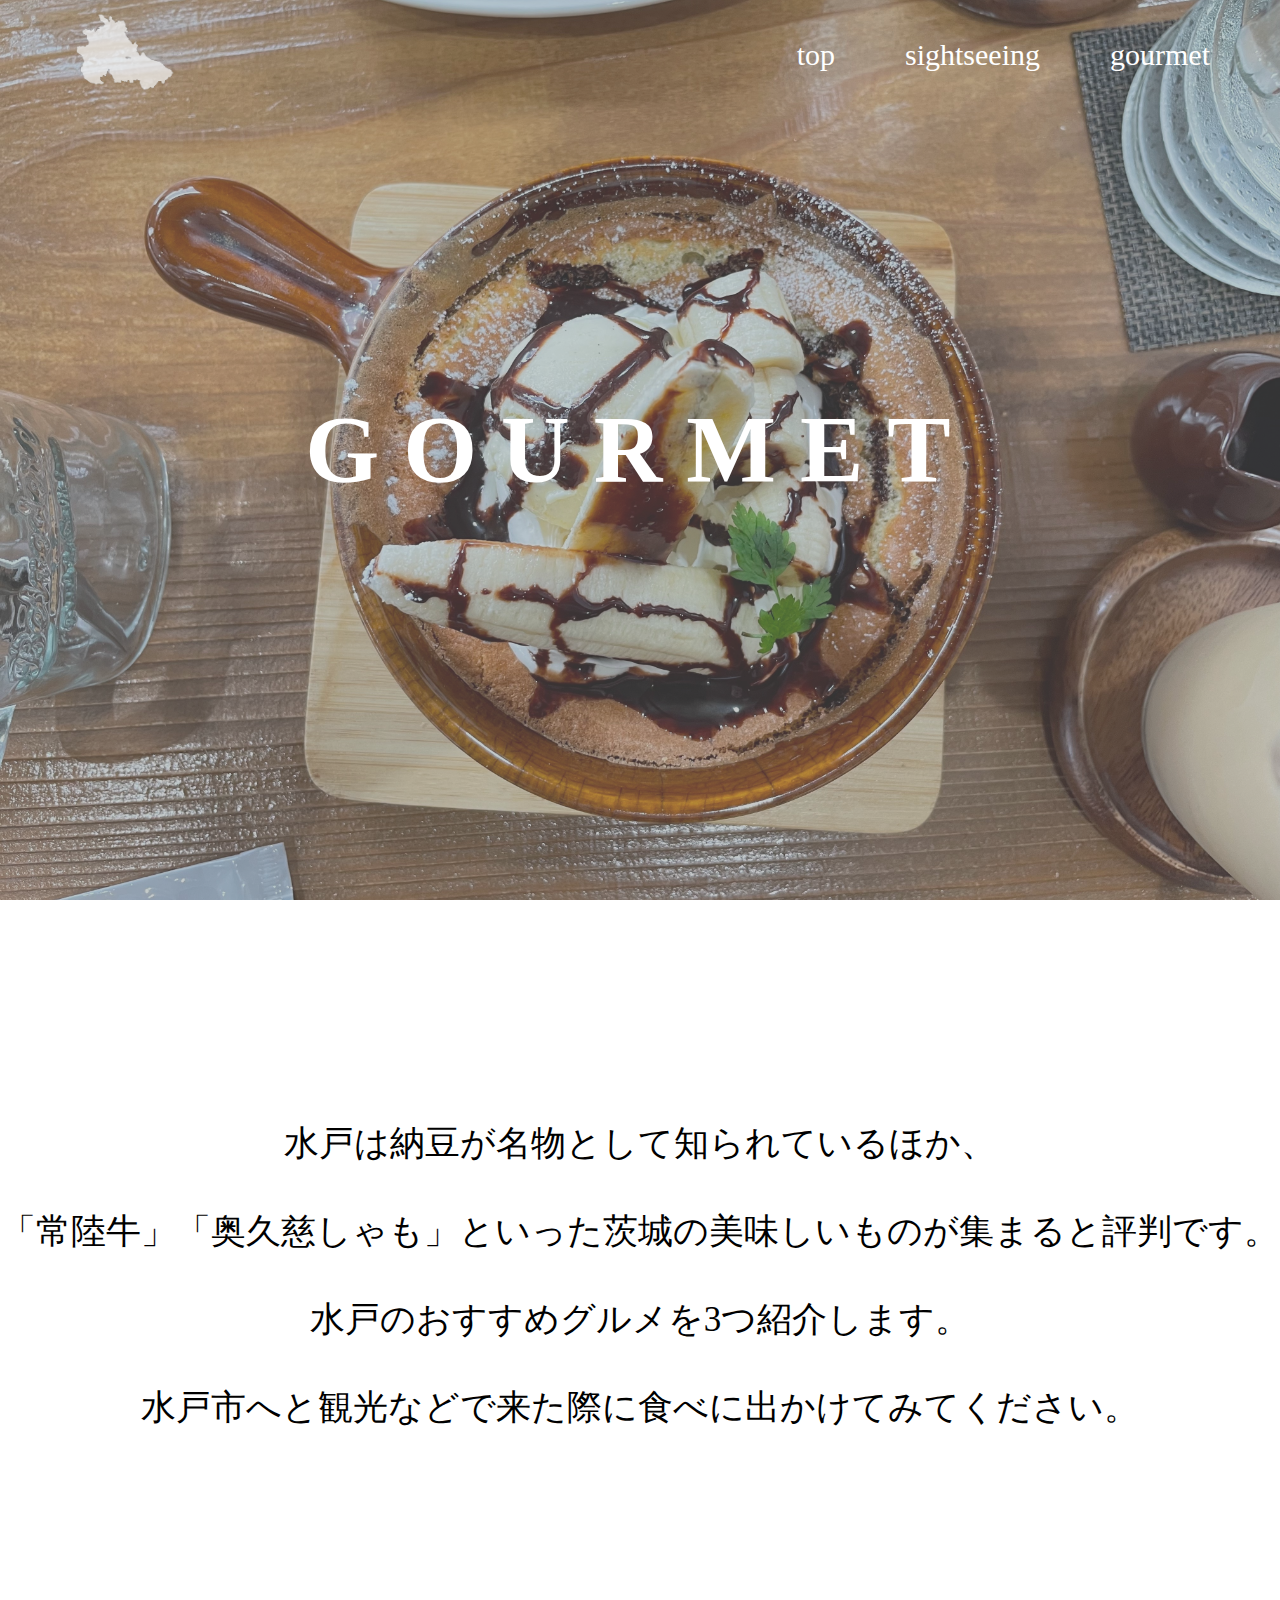
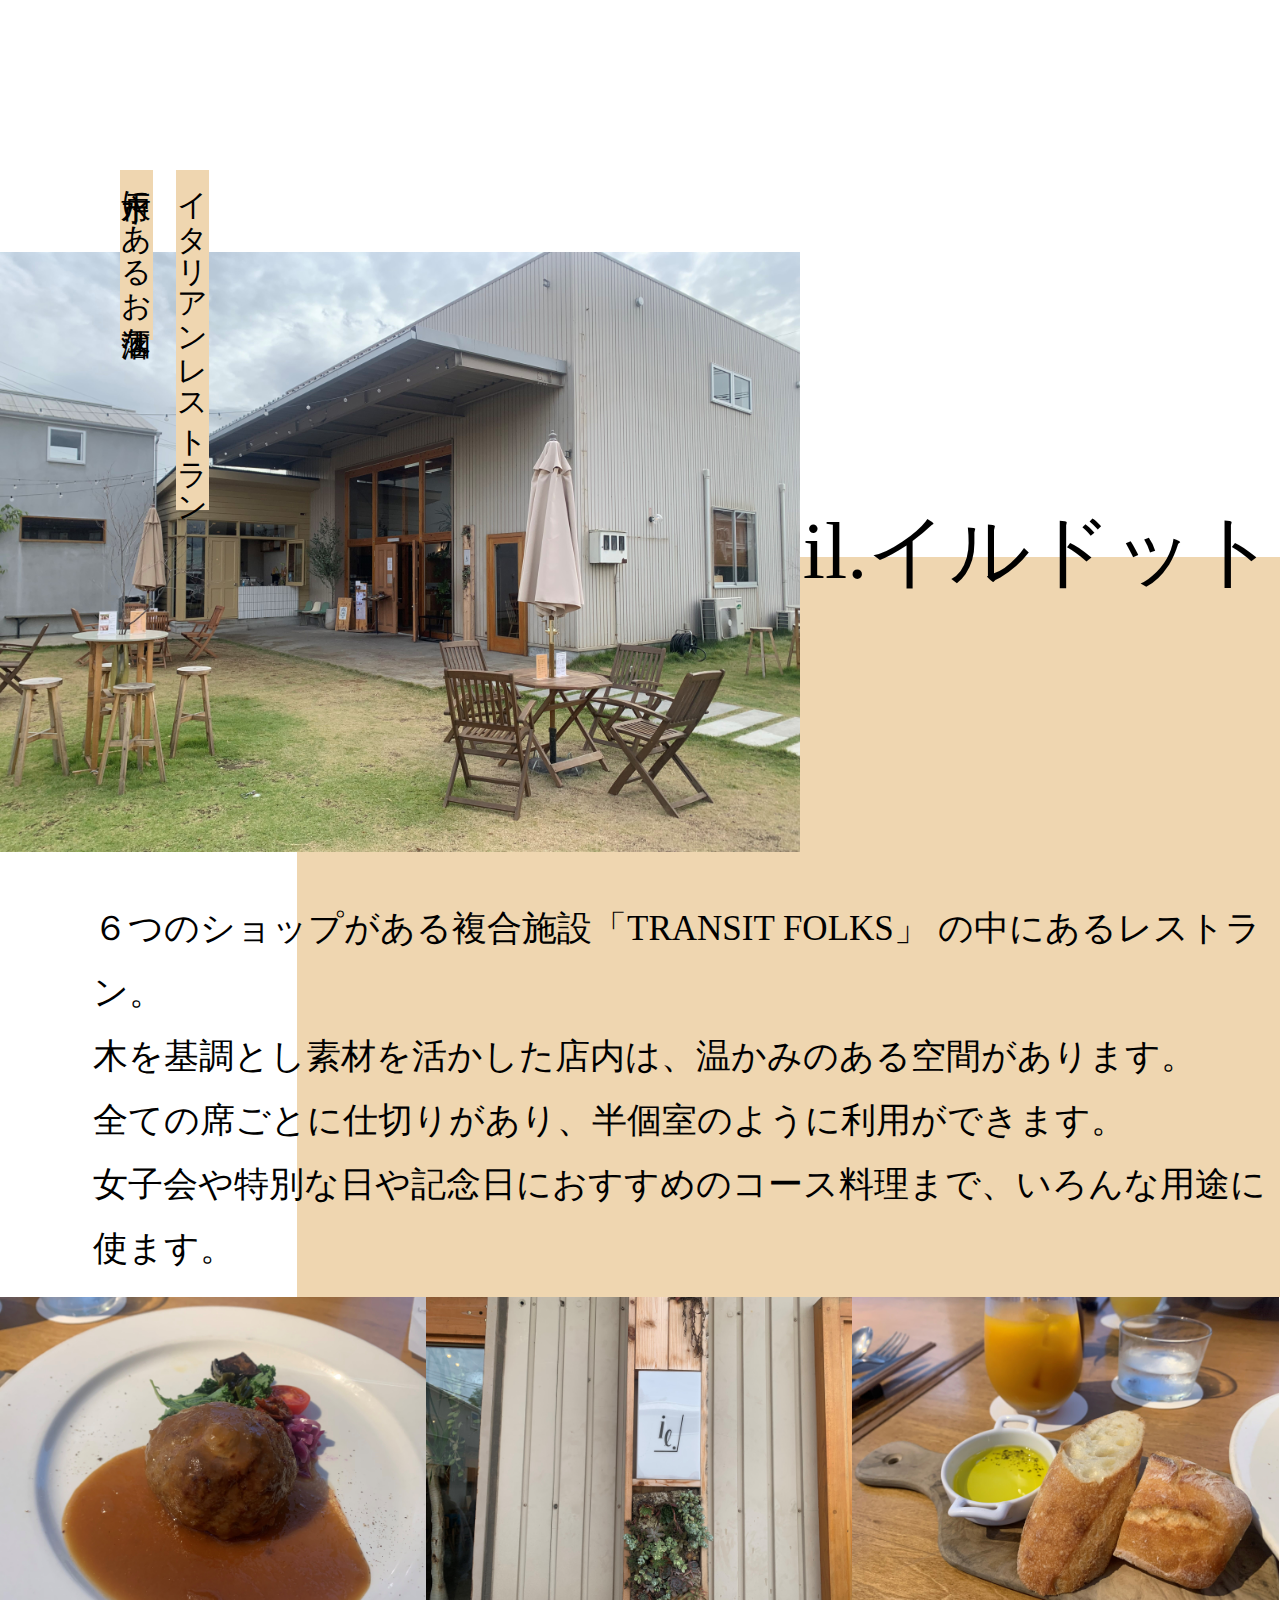
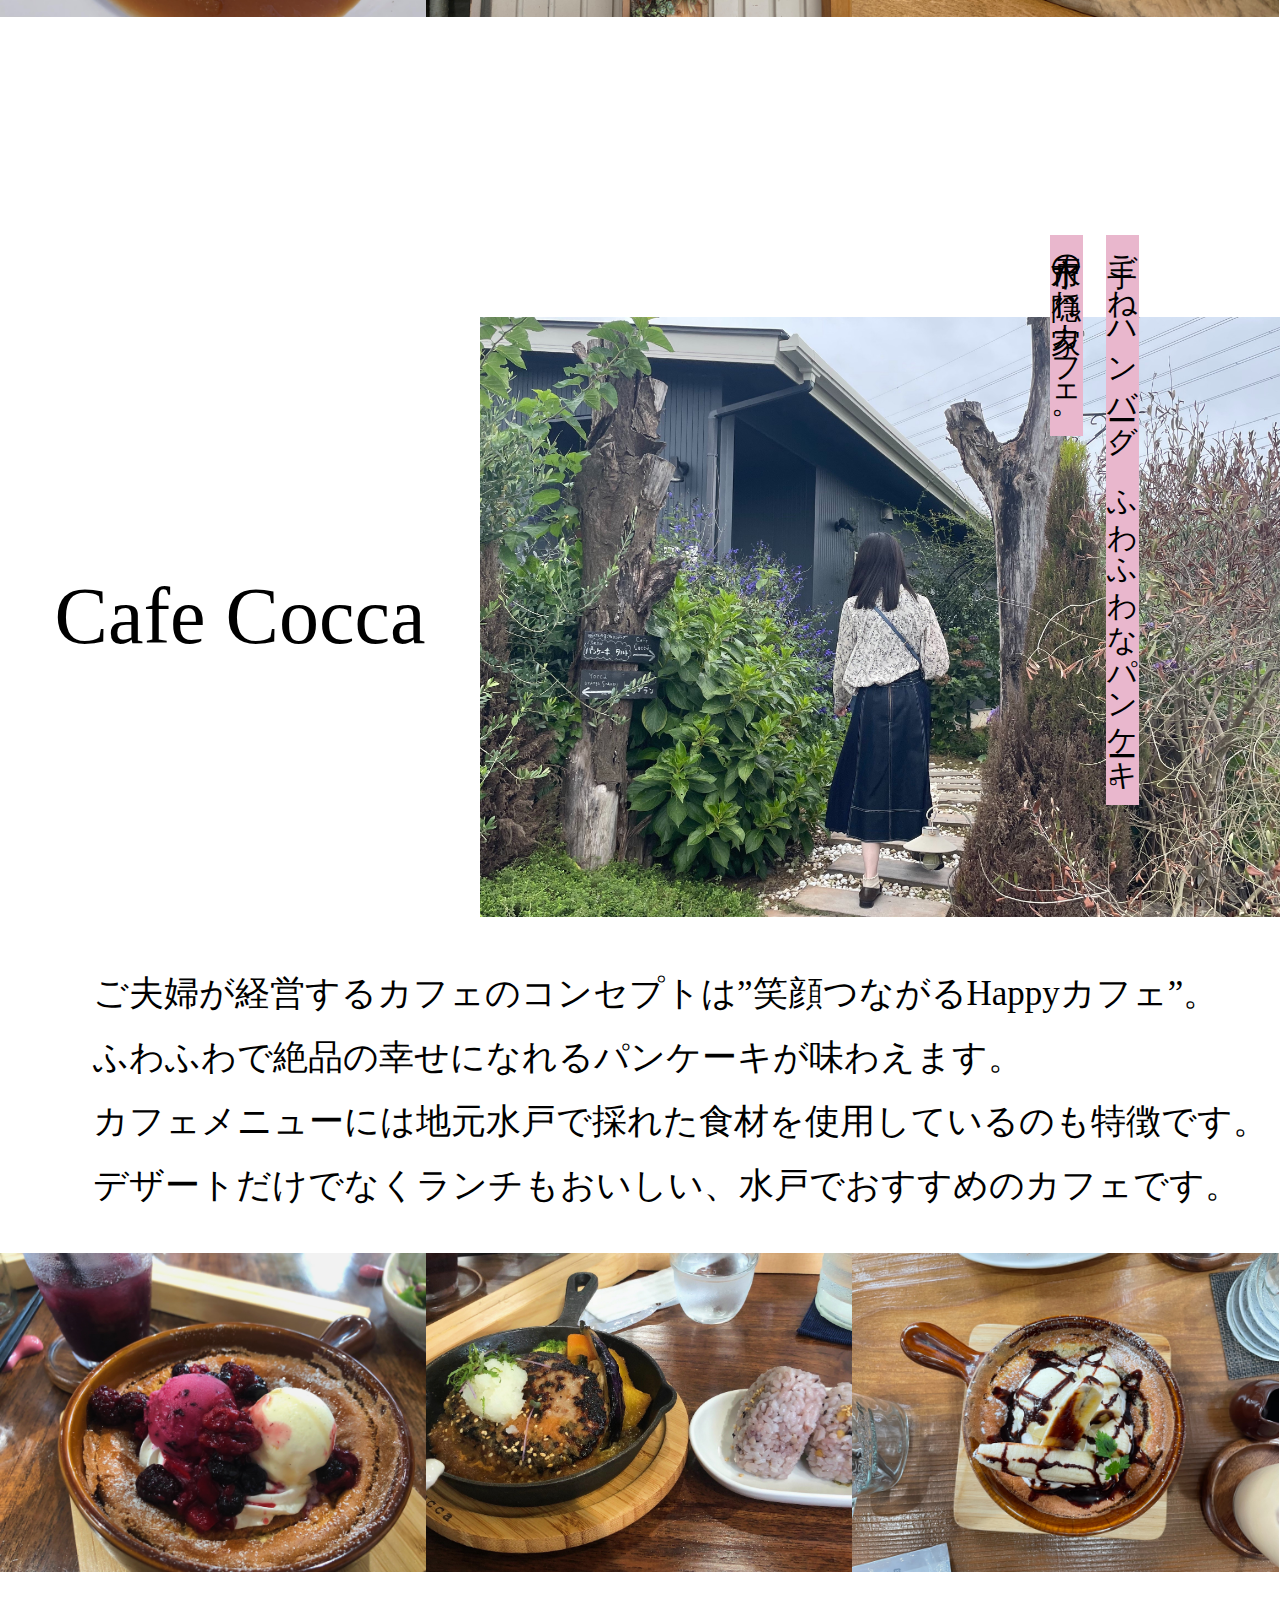
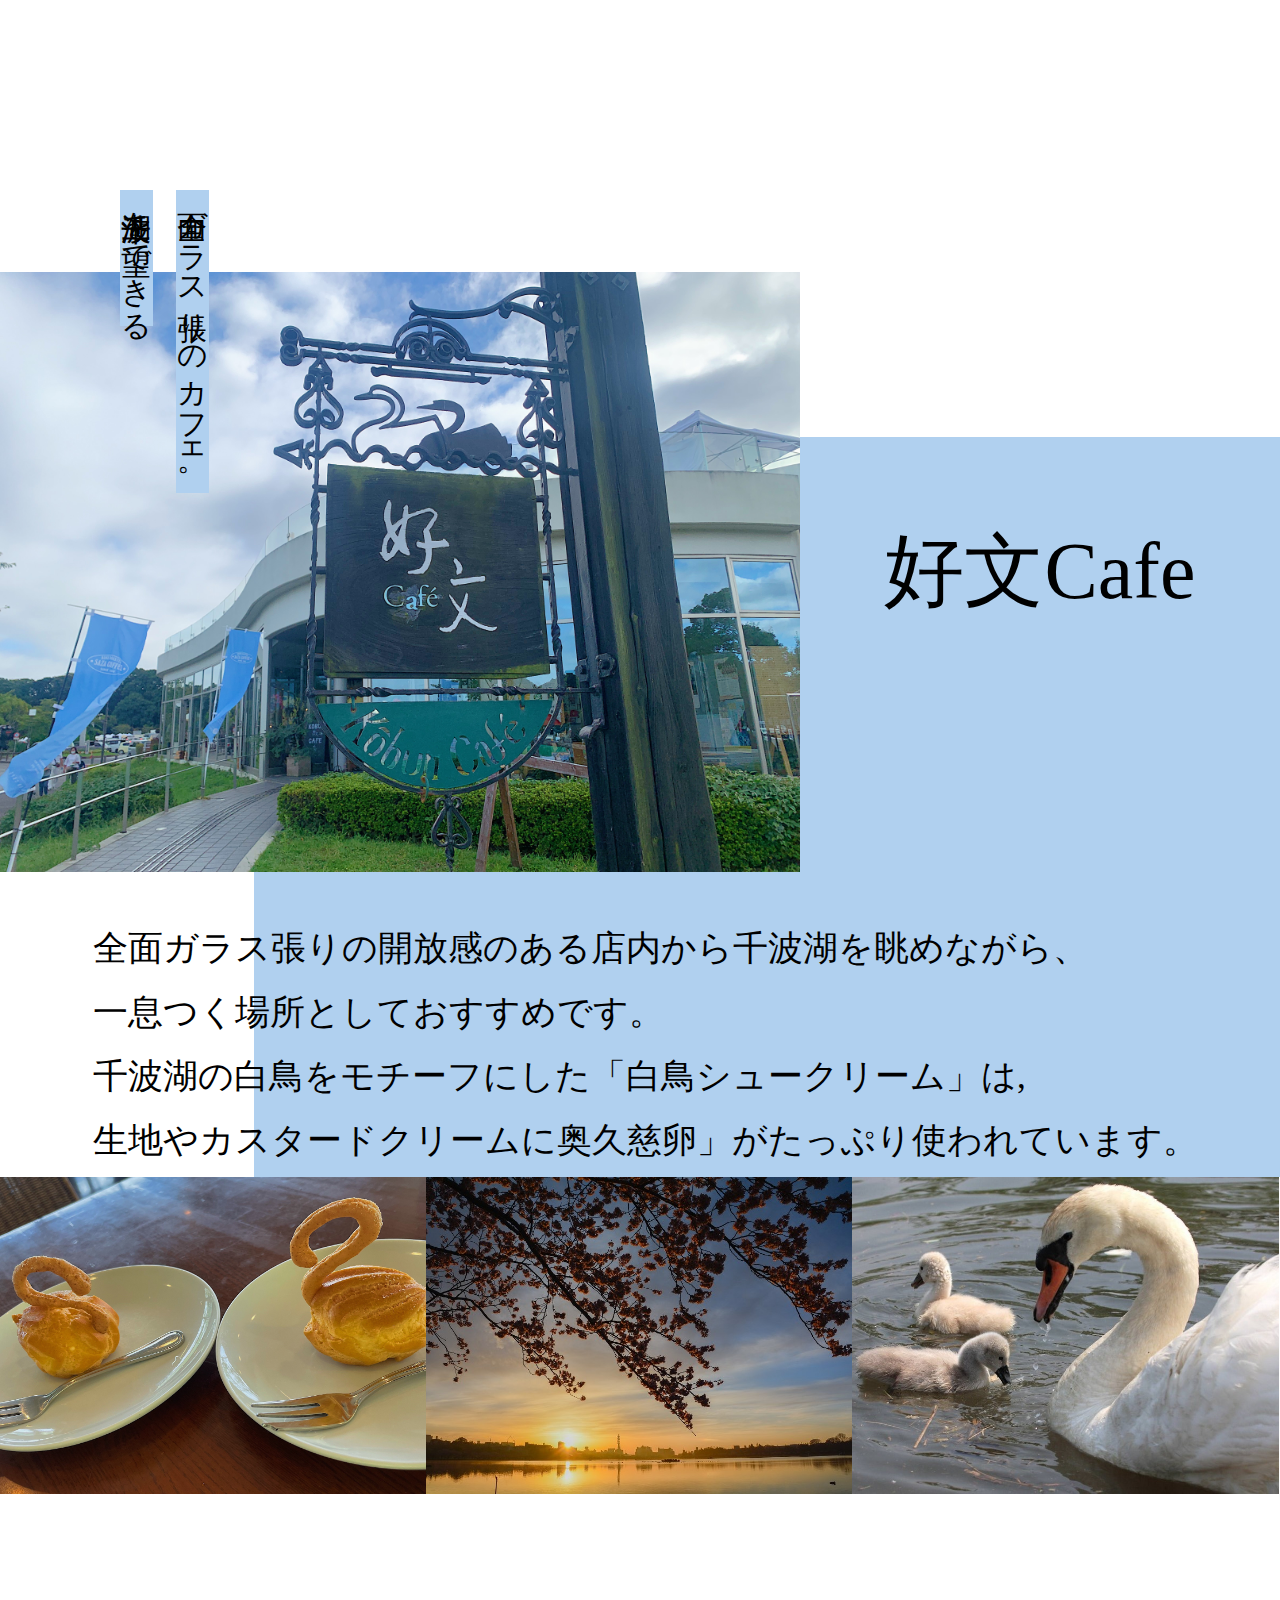
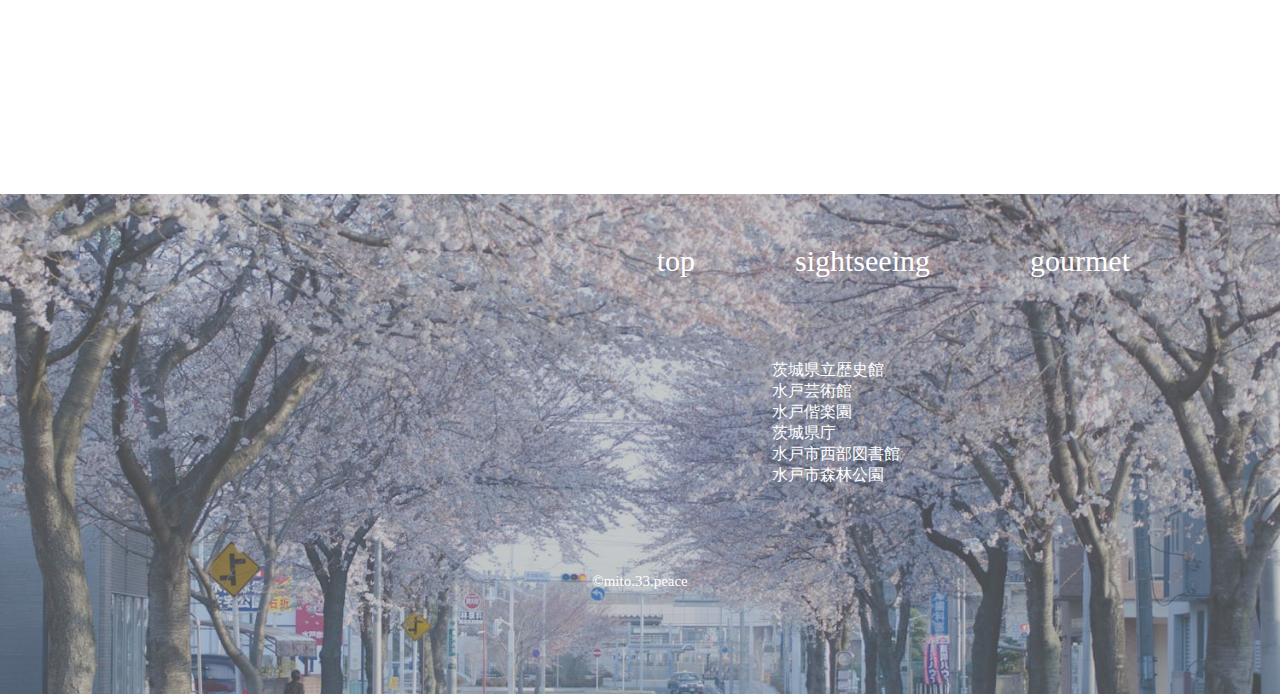
==== gourmet.html @ 4fd51206 "Add files via upload" ====
<!DOCTYPE html>
<html lang="ja">
<head>
    <meta charset="UTF-8">
    <meta http-equiv="X-UA-Compatible" content="IE=edge">
    <meta name="viewport" content="width=device-width, initial-scale=1.0">
    <title>mito</title>
    <link rel="stylesheet" href="./css/main.css">
    <link rel="stylesheet" href="./css/gourmet.css">
    <link rel="stylesheet" href="./css/goumet_mobile.css">
    <link rel="stylesheet" href="./css/goumet_tablet.css">
</head>
<body>
   <header class="header">
      <h2><a href="./index.html">
         <img src="picture/top/map.png" alt="水戸地図" width="100">
         </a>
      </h2>
      <div>
      <ul>
          <li>
             <a href="./index.html">
             top
             </a>
          </li>
          <li>
             <a href="./sightseeing.html">sightseeing</a>
          </li>
          <li>
             <a href="./gourmet.html">gourmet</a>
          </li>
      </ul>
      </div>
   </header>
    <main class="main">
        <section class="section-top">
            <h2>GOURMET</h2>
        </section>
        <section class="section-top_message">
            <p> 水戸は納豆が名物として知られているほか、<br class="sp"><br class="pc">
               「常陸牛」「奥久慈しゃも」と<br class="sp">いった茨城の美味しいものが集まると評判です。<br class="sp"><br class="pc">
                水戸のおすすめグルメを3つ紹介します。<br class="sp"><br class="pc">
                水戸市へと観光などで来た際に<br class="sp">食べに出かけてみてください。<br class="pc">
           </p>
        </section>
        <section class="section-menu">
          <section class="section-menu_1">
             <div class="section-cafe">
                 <div class="section-cafe_pop">
                     <p><span>水戸市にあるお洒落な<br class="sp"><br class="pc">
                              イタリアンレストラン
                         </span>
                     </p> 
                 </div>
                 <div class="section-cafe_title">
                     <img src="picture/gourmet/cafe1.jpg" alt="cafe1" width="100">
                     <h2>il.イルドット</h2>
                 </div>
                 <div class="section-cafe_text">
                     <p>６つのショップがある複合施設「TRANSIT FOLKS」<br class="sp"> の中にあるレストラン。<br class="sp"><br class="pc">
                        木を基調とし素材を活かした店内は、温かみのある空間があります。<br class="sp"><br class="pc">
                        全ての席ごとに仕切りがあり、半個室のように利用ができます。<br class="sp"><br class="pc">
                        女子会や特別な日や記念日におすすめのコース料理まで、<br class="sp">いろんな用途に使ます。<br class="pc">
                     </p>
                  </div>  
                  <div class="section-cafe_back">
                  </div> 
            </div>
                <div class="section-cafe_picture">
                     <img src="picture/gourmet/cafe2.jpg" alt="cafe2" >
                     <img src="picture/gourmet/cafe3.jpg" alt="cafe3" >
                     <img src="picture/gourmet/cafe4.jpg" alt="cafe4" >
                </div>   
          </section>
          <section class="section-menu_2">
              <div class="section-cocca">
                  <div class="section-cocca-pop">
                    <p><span>水戸市の隠れ家カフェ。<br class="sp"><br class="pc">
                            手ごねハンバーグ、ふわふわなパンケーキ。</span>
                   </p>
                  </div>
                  <div class="section-cocca_title">
                     <h2>Cafe Cocca</h2>
                     <img src="picture/gourmet/cocca3.jpg" alt="cocca3" width="100">
                  </div>
                  <div class="section-cocca_text">
                     <p>ご夫婦が経営するカフェのコンセプトは<br class="sp">”笑顔つながるHappyカフェ”。<br class="sp"><br class="pc">
                        ふわふわで絶品の幸せになれるパンケーキが味わえます。<br class="sp"><br class="pc">
                        カフェメニューには地元水戸で採れた食材を使用しているのも特徴です。<br class="sp"><br class="pc">
                        デザートだけでなくランチもおいしい、水戸でおすすめのカフェです。<br class="pc">
                     </p>
                  </div>
                  <div class="section-cocca_back">
                  </div>        
                </div>
                <div class="section-cocca_picture">
                    <img src="picture/gourmet/cocca1.jpg" alt="cocca1" >
                    <img src="picture/gourmet/cocca2.jpg" alt="cocca2" >
                    <img src="picture/gourmet/cocca4.jpg" alt="cocca4" >
                </div>
          </section>
          <section class="section-menu_3">
              <div class="section-lake">
                  <div class="section-lake-pop">
                    <p><span>千波湖を一望できる<br class="sp"><br class="pc">
                                全面ガラス張りのカフェ。</span>
                    </p>
                  </div>
                  <div class="section-lake_title">
                    <img src="picture/gourmet/lake4.JPG" alt="lake4" width="100">
                    <h2>好文Cafe</h2>
                 </div>
                 <div class="section_lake_text">
                   <p>全面ガラス張りの開放感のある店内から千波湖を眺めながら、<br class="sp"><br class="pc">
                      一息つく場所としておすすめです。<br class="sp"><br class="pc">
                      千波湖の白鳥をモチーフにした「白鳥シュークリーム」は,<br class="sp"><br class="pc">
                       生地やカスタードクリームに奥久慈卵」がたっぷり使われています。
                   </p>
                  </div>
                  <div class="section_lake_back">
                  </div>
               </div>
                   <div class="section-lake_picture">
                      <img src="picture/gourmet/lake3.JPG" alt="cocca1" >
                      <img src="picture/gourmet/lake1.jpg" alt="cocca1" >
                      <img src="picture/gourmet/lake2.jpg" alt="cocca1" >
                    </div>
           </section>
      </section>
    </main>
    <footer class="section-footer">
      <div class="footer-content">
         <nav class="site-map">
            <ul class="site-map_main-link">
               <li>
                  <a href="./index.html">top</a>
               </li>
               <li>
                  <a href="./sightseeing.html">sightseeing</a>
               </li>
               <li>
                  <a href="./gourmet.html">gourmet</a>
               </li>
            </ul>
            <div class="site-map_main-link2_container">
               <ul class="site-map_main-link2">
                   <li>
                      <a href="./view-of-history.html">茨城県立歴史館</a>
                   </li>
                   <li>
                      <a href="./mito-tower.html">水戸芸術館</a>
                   </li>
                   <li>
                      <a href="./Kairakuen.html">水戸偕楽園</a>
                   </li>
                   <li>
                      <a href="./prefectural-office.html">茨城県庁</a>
                   </li>
                   <li>
                      <a href="./library.html">水戸市西部図書館</a>
                   </li>
                   <li>
                      <a href="./park.html">水戸市森林公園</a>
                   </li>
                </ul>
            </div>
      </nav>
         <small class="footer__copyright">
           ©mito.33.peace
         </small>
      </div>   
  </footer>
</body>
</html>
---- css/main.css ----
body{
margin: 0;
}
.header {
display: flex;
box-sizing: border-box;
height: 110px;
width: 100%;
position:relative;
align-items: center;
z-index: 5;
position: absolute;
}

.header img{
width: 110px;
height: 110px;
padding-left: 70px;
}
.header div{
margin: 0 0 0 auto;
padding-right: 70px;
}

.header ul{
display:flex;
}

.header  ul li{
list-style: none; 
padding-left: 70px;
}

.header a{
text-decoration: none;
font-family: Segoe UI;
font-size: 30px;
color: #fff;
}
.header a:hover {
filter: opacity(70%);
cursor: pointer;
}
.section-footer{
background-image: url(../picture/sightseeing/g6zgN3wrzcpNEwp.jpg);
background-position: center;
background-size: cover;
background-repeat: no-repeat; 
object-fit: cover;
height: 500px;
margin-top: 300px;
}
.footer-content{
background-color: rgba(144, 144, 144, 0.49);
height: 500px;
}
.site-map_main-link{
display: flex;
justify-content: flex-end;
list-style: none;
padding-top: 50px;
padding-right: 150px;
gap:100px;
}
.site-map_main-link li a{
text-decoration: none;
font-family: 'Lora', serif;
font-size: 30px;
color: #fff;
}
.site-map_main-link li a:hover {
filter: opacity(70%);
cursor: pointer;
}
.site-map_main-link2_container{
text-align: right;
}
.site-map_main-link2{
list-style: none; 
padding-top: 50px;
display: inline-block;
text-align: left;
padding-right: 380px;
}
.site-map_main-link2 li a{
text-decoration: none;
font-family: 'Lora', serif;
font-size: 16px;
color: #fff;
display: inline-block;
text-align: left;
}
.site-map_main-link2 li a:hover {
filter: opacity(70%);
cursor: pointer;
}
.footer__copyright{
display: flex;
justify-content: space-evenly;
color: #fff;
font-family: 'Lora', serif;
font-size: 15px;
font-weight: 300;
margin-top: 71px;
}

/*tablet*/
@media (min-width: 520px) and (max-width: 959px){
.header div{
display: none;
}
.header img{
width: 98px;
height: 98px;
object-fit: cover;
padding-left: 18px;
}
.section-footer{
background-image: url(../picture/sightseeing/g6zgN3wrzcpNEwp.jpg);
background-position: center;
background-size: cover;
background-repeat: no-repeat; 
object-fit: cover;
height: 100vh;
margin-top: 100px;
}
.footer-content{
background-color: rgba(144, 144, 144, 0.49);
height: 100vh;
}
.site-map_main-link{
display: flex;
list-style: none;
padding-top: 95px;
padding-right: 65px;
gap:50px;
justify-content: center;
align-items: center;
}
.site-map_main-link li a{
text-decoration: none;
font-family: Segoe UI;
font-size: 18px;
color: #fff;
}
.site-map_main-link2_container{
text-align: right;
display: flex;
justify-content: center; 
align-items: center;
}
.site-map_main-link2{
list-style: none; 
padding-top: 50px;
display: inline-block;
text-align: left;
padding-right: 61px;
}
.site-map_main-link2 li a{
text-decoration: none;
font-family: Segoe UI;
font-size: 18px;
font-weight: 300;
color: #fff;
display: inline-block;
text-align: left;
}
.footer__copyright{
display: flex;
justify-content: space-evenly;
color: #fff;
font-family: Segoe UI;
font-size: 15px;
font-weight: 300;
bottom: -62px;
position: relative;
}
}

/*mobile*/
@media (max-width: 520px){
.header div{
display: none;
}
.header img{
width: 98px;
height: 98px;
object-fit: cover;
padding-left: 18px;
}
.section-footer{
background-image: url(../picture/sightseeing/g6zgN3wrzcpNEwp.jpg);
background-position: center;
background-size: cover;
background-repeat: no-repeat; 
object-fit: cover;
height: 100vh;
margin-top: 65px;
}
.footer-content{
background-color: rgba(144, 144, 144, 0.49);
height: 100vh;
}
.site-map_main-link{
display: flex;
list-style: none;
padding-top: 95px;
padding-right: 65px;
gap:50px;
justify-content: center;
align-items: center;
}
.site-map_main-link li a{
text-decoration: none;
font-family: Segoe UI;
font-size: 18px;
color: #fff;
}
.site-map_main-link2_container{
text-align: right;
display: flex;
justify-content: center; 
align-items: center;
}
.site-map_main-link2{
list-style: none; 
padding-top: 50px;
display: inline-block;
text-align: left;
padding-right: 61px;
}
.site-map_main-link2 li a{
text-decoration: none;
font-family: Segoe UI;
font-size: 18px;
font-weight: 300;
color: #fff;
display: inline-block;
text-align: left;
}
.footer__copyright{
display: flex;
justify-content: space-evenly;
color: #fff;
font-family: Segoe UI;
font-size: 15px;
font-weight: 300;
bottom: -62px;
position: relative;
}
}
---- css/gourmet.css ----
.sp{
display: none;
}
.pc{
display: block;
}
.section-top{
position: relative;
height: 100vh;
}
.section-top::before{
display: inline-block;
position: absolute;
top: 50%;
left: 50%;
z-index: 1;
transform: translate(-50%,-50%);
width: 100%;
height: 100vh;
background-image: url(../picture/gourmet/cocca4.jpg);
background-position: center;
background-size: cover;
background-repeat: no-repeat; 
object-fit: cover;
content: "";
filter: contrast(0.6);
}
.section-top h2{
position: absolute;
top: 50%;
left: 50%;
transform: translate(-50%,-50%);
z-index: 2;
text-align: center;
font-family: Calisto MT;
font-size: 95px;
color: #fff;
letter-spacing: 1.5rem;
margin: auto;
}
.section-top_message{
padding-top: 200px;
padding-bottom: 200px;
}
.section-top_message p{
font-family: 'Lora', serif;
font-size: 35px;
color: #000;
text-align: center;
line-height: 5.5rem;
margin: 0 auto;
}
.section-menu{
position: relative;
max-width: 2000px;
margin: auto;
}
.section-menu_1{
margin-top: 200px;
margin-bottom: 100px;
}
.section-cafe_pop p{
font-family: 'Lora', serif;;
font-size: 30px;
writing-mode: vertical-lr;
line-height: 3.5rem;
padding-left: 78px;
margin-top: -82px;
z-index: 15;
position: absolute;
}
.section-cafe_pop p span{
background-color:#EFD6B0 ;
}
.section-cafe_title {
display: flex   ;
}
.section-cafe_title img{
width: 800px;
height: 600px;
object-fit: cover;
z-index: 10;
position: relative;
}

.section-cafe_title h2{
font-family: Times New Roman;
font-size: 80px;
font-weight: 300;
text-align: center;
margin: auto;
z-index: 5;
position: relative;
}
.section-cafe_text p{
font-family: UD デジタル 教科書体 NP-R;
font-size: 35px;
line-height: 4.0rem;
padding: 10px 0px 0px 93px;
z-index: 3;
position: relative;
}
.section-cafe_back{
display: block;
background-color: #EFD6B0;
height: 740px;
z-index: 0;
position: relative;
margin: -759px 0px 0px 297px;
}
.section-cafe_picture{
display: flex;
}
.section-cafe_picture img{
width: 33.3%;
object-fit: cover;
}
.section-menu_2{
margin-top: 300px;
margin-bottom: 100px;
}
.section-cocca-pop p{
font-family: 'Lora', serif;
font-size: 30px;
writing-mode: vertical-lr;
line-height: 3.5rem;
padding-left: 78px;
margin-top: -82px;
position: absolute;
z-index: 15;
right: 100px;
}
.section-cocca-pop p span{
background-color: #E9B7CD;
}
.section-cocca_title{
display: flex;
}
.section-cocca_title h2{
font-family:Times New Roman ;
font-size: 80px;
font-weight: 300;
text-align: center;
margin: auto;
z-index: 5;
position: relative;
}
.section-cocca_title img{
width: 800px;
height: 600px;
object-fit: cover;
position: relative;
z-index: 10;
}
.section-cocca_text p{
font-family: UD デジタル 教科書体 NP-R;
font-size: 35px;
line-height: 4.0rem;
padding: 10px 0px 0px 93px;
z-index: 3;
position: relative;
}
.section-cocca_picture{
display: flex;
}
.section-cocca_picture img{
width: 33.3%;
object-fit: cover;
}
.section-menu_3{
margin-top: 300px;
margin-bottom: 100px;
}
.section-lake-pop p{
font-family: 'Lora', serif;
font-size: 30px;
writing-mode: vertical-lr;
line-height: 3.5rem;
padding-left: 78px;
margin-top: -82px;
z-index: 15;
position: absolute;
}
.section-lake-pop span{
background-color: #B0D0EF;
}
.section-lake_title{
display: flex;
}
.section-lake_title img{
width: 800px;
height: 600px;
object-fit: cover; 
z-index: 10;
position: relative;
}
.section-lake_title h2{
font-family: Times New Roman;
font-size: 80px;
font-weight: 300;
text-align: center;
margin: auto;
z-index: 5;
position: relative;
}
.section_lake_text p{
font-family: UD デジタル 教科書体 NP-R;
font-size: 35px;
line-height: 4.0rem;
padding: 10px 0px 0px 93px;
z-index: 3;
position: relative;
}
.section_lake_back{
background-color: #B0D0EF;
height: 740px;
z-index: 0;
position: relative;
margin: -771px 0px 0px 254px
}
.section-lake_picture{
display: flex;
z-index: 10;
position: relative;
}
.section-lake_picture img{
width: 33.3%;
object-fit: cover;
}
---- css/goumet_mobile.css ----
@media (max-width: 520px){
.sp{
display: block;
}
.pc{
display: none;
}
.section-top{
width: 100%;
height: 645px;
object-fit: cover;
}
.section-top h2{
font-size: 35px;
letter-spacing: 0.5rem;
}
.section-top_message{
padding: 0;
margin: 100px 0 100px;
}
.section-top_message p{
font-size: 14px;
line-height: 2.5rem;
}
.section-cafe_pop p{
font-size: 12px;
line-height: 1.5rem;
padding-left: 10px;
z-index: 15;
}
.section-cafe_title img{
width: 240px;
height: 190px;
object-fit: cover;
}
.section-cafe_title  h2{
font-size: 21px;
text-align: center;
margin: auto;
}
.section-cafe_text p{
font-size: 12px;
line-height: 1.7rem;
padding: 10px;
}
.section-cafe_back{
background-color: #EFD6B0;
height: 440px;
z-index: 0;
position: relative;
margin: -365px 0px 0px 89px;
}
.section-cafe_picture{
display: flex;
z-index: 10;
position: relative;
margin-top: -94px;
}
.section-cafe_picture img{
width: 33.3%;
object-fit: cover;
}
.section-cocca-pop p{
font-size: 12px;
line-height: 1.5rem;
padding-left: 10px;
z-index: 15;
}
.section-cocca_title img{
width: 240px;
height: 190px;
object-fit: cover;
}
.section-cocca_title h2{
font-size: 21px;
text-align: center;
margin: auto;
}
.section-cocca_text p{
font-size: 12px;
line-height: 1.7rem;
padding: 10px;
}
.section-cocca_picture{
display: flex;
}
.section-cocca_picture img{
width: 33.3%;
object-fit: cover;
}
.section-menu_3{
margin-top: 300px;
margin-bottom: 100px;
}
.section-lake-pop p{
font-size: 12px;
line-height: 1.5rem;
padding-left: 10px;
z-index: 15;
}
.section-lake_title img{
width: 240px;
height: 190px;
object-fit: cover;
}
.section-lake_title h2{
font-size: 21px;
text-align: center;
margin: auto;
}
.section_lake_text p{
font-size: 12px;
line-height: 1.7rem;
padding: 10px;
}
.section_lake_back{
background-color: #B0D0EF;
height: 310px;
z-index: 0;
position: relative;
margin: -329px 0px 0px 89px;
}
.section-lake_picture{
display: flex;
z-index: 10;
position: relative;
}
.section-lake_picture img{
width: 33.3%;
object-fit: cover;
}
}
---- css/goumet_tablet.css ----
@media (min-width: 520px)and (max-width: 655px){
.sp{
display: none;
}
.pc{
display: block;
}
.section-top{
width: 100%;
height: 100vh;
object-fit: cover;
}
.section-top h2{
font-size: 45px;
letter-spacing: 0.5rem;
}
.section-top_message{
padding: 0;
margin: 100px 0 100px;
}
.section-top_message p{
font-size: 14px;
line-height: 2.5rem;
}
.section-cafe_pop p{
font-size: 14px;
line-height: 1.5rem;
padding-left: 10px;
z-index: 15;
}
.section-cafe_title img{
width: 350px;
height: 265px;
object-fit: cover;
position: relative;
z-index: 5;
}
.section-cafe_title h2{
font-size: 26px;
font-weight: 300;
margin: auto;
}
.section-cafe_text p{
font-size: 16px;
line-height: 2.0rem;
padding: 10px 20px 0px 20px;
}
.section-cafe_back{
background-color: #EFD6B0;
height: 561px;
z-index: 0;
position: relative;
margin: -461px 0px 0px 145px;
}
.section-cafe_picture{
z-index: 10;
position: relative;
margin-top: -111px;
}
.section-menu_2{
margin-top: 300px;
margin-bottom: 100px;
}
.section-cocca-pop p{
font-size: 14px;
line-height: 1.5rem;
padding-left: 10px;
z-index: 15;
}
.section-cocca_title h2{
font-size: 26px;
font-weight: 300;
margin: auto;
z-index: 5;
}
.section-cocca_title img{
width: 350px;
height: 265px;
object-fit: cover;
position: relative;
z-index: 10;
}
.section-cocca_text p{
font-size: 16px;
line-height: 2.0rem;
padding: 10px 20px 0px 20px;
}
.section-menu_3{
margin-top: 300px;
margin-bottom: 100px;
}
.section-lake-pop p{
font-size: 14px;
line-height: 1.5rem;
padding-left: 10px;
z-index: 15;
}
.section-lake_title img{
width: 350px;
height: 265px;
object-fit: cover;
position: relative;
z-index: 10;
}
.section-lake_title h2{
font-size: 26px;
font-weight: 300;
margin: auto;
z-index: 5;
}
.section_lake_text p{
font-size: 16px;
line-height: 2.0rem;
padding: 10px 20px 0px 20px;
}
.section_lake_back{
background-color: #B0D0EF;
height: 396px;
z-index: 0;
position: relative;
margin: -403px 0px 0px 145px;
}
.section-lake_picture{
display: flex;
z-index: 10;
position: relative;
}
}
@media (min-width: 655px)and (max-width: 855px){
.sp{
display: none;
}
.pc{
display: block;
}
.section-top h2{
font-size: 80px;
letter-spacing: 0.5rem;
}
.section-top_message{
padding: 0;
margin: 100px 0 100px;
}
.section-top_message p{
font-size: 16px;
line-height: 2.5rem;
}
.section-cafe_pop p{
font-size: 18px;
line-height: 2.5rem;
padding-left: 10px
}
.section-cafe_title img{
width: 440px;
height: 300px;
}
.section-cafe_title h2{
font-size: 35px;
}
.section-cafe_text p{
font-size: 20px;
line-height: 2.8rem;
padding: 10px 20px 0px 20px;
}
.section-cafe_text p{
font-size: 20px;
line-height: 2.8rem;
padding: 10px 20px 0px 20px;
}
.section-cafe_back{
background-color: #EFD6B0;
height: 663px;
z-index: 0;
position: relative;
margin: -565px 0px 0px 221px;
}
.section-cafe_picture{
margin-top: -110px;
z-index: 10;
position: relative;
}
.section-cocca-pop p{
font-size: 17px;
line-height: 2.5rem;
padding-left: 10px
}
.section-cocca_title h2{
font-size: 35px;
}
.section-cocca_title img{
width: 440px;
height: 300px;
}
.section-cocca_text p{
font-size: 20px;
line-height: 2.8rem;
padding: 10px 20px 0px 20px;
}
.section-lake-pop p{
font-size: 18px;
line-height: 2.5rem;
padding-left: 10px
}
.section-lake_title img{
width: 440px;
height: 300px;
}
.section-lake_title h2{
font-size: 35px;
}
.section_lake_text p{
font-size: 20px;
line-height: 2.8rem;
padding: 10px 20px 0px 20px;
}
.section_lake_back{
background-color: #B0D0EF;
height: 484px;
z-index: 0;
position: relative;
margin: -495px 0px 0px 182px;
}
.section-lake_picture{
display: flex;
z-index: 10;
position: relative;
}
}

@media (min-width: 855px)and (max-width: 1000px){
.sp{
display: none;
}
.pc{
display: block;
}
.section-top h2{
font-size: 100px;
letter-spacing: 0.5rem;
}
.section-top_message{
padding: 0;
margin: 100px 0 100px;
}
.section-top_message p{
font-size: 23px;
line-height: 3.8rem;
}
.section-cafe_pop p{
font-size: 20px;
line-height: 3.0rem;
padding-left: 10px;
}
.section-cafe_title img{
width: 530px;
height: 380px;
object-fit: cover;
}
.section-cafe_title h2{
font-size: 45px;
}
.section-cafe_text p{
font-size: 20px;
line-height: 2.8rem;
padding: 10px 20px 0px 20px;
}
.section-cafe_back{
background-color: #EFD6B0;
height: 740px;
z-index: 0;
position: relative;
margin: -556px 0px 0px 297px;
}
.section-cafe_picture{
margin-top: -207px;
z-index: 10;
position: relative;
}
.section-cocca-pop p{
font-size: 20px;
line-height: 3.0rem;
padding-left: 10px;
}
.section-cocca_title h2{
font-size: 45px;
}
.section-cocca_title img{
width: 530px;
height: 380px;
object-fit: cover;
}
.section-cocca_text p{
font-size: 20px;
line-height: 2.8rem;
padding: 10px 20px 0px 20px;
}
.section-lake-pop p{
font-size: 20px;
line-height: 3.0rem;
padding-left: 10px;
}
.section-lake_title img{
width: 530px;
height: 380px;
object-fit: cover;
}
.section-lake_title h2{
font-size: 45px;
}
.section_lake_text p{
font-size: 20px;
line-height: 2.8rem;
padding: 10px 20px 0px 20px;
}
.section_lake_back{
background-color: #B0D0EF;
height: 484px;
z-index: 0;
position: relative;
margin: -495px 0px 0px 254px;
}
.section-lake_picture{
display: flex;
z-index: 10;
position: relative;
}
}

@media (min-width: 1000px)and (max-width: 1250px){
.sp{
display: none;
}
.pc{
display: block;
}
.section-top h2{
font-size: 100px;
letter-spacing: 0.5rem;
}
.section-top_message{
padding: 0;
margin: 100px 0 100px;
}
.section-top_message p{
font-size: 23px;
line-height: 3.8rem;
}
.section-cafe_pop p{
font-size: 20px;
line-height: 3.0rem;
padding-left: 10px;
}
.section-cafe_title img{
width: 530px;
height: 380px;
object-fit: cover;
}
.section-cafe_title h2{
font-size: 70px;
}
.section-cafe_text p{
font-size: 25px;
line-height: 3.5rem;
padding: 10px 20px 0px 20px;
}
.section-cafe_back{
background-color: #EFD6B0;
height: 740px;
z-index: 0;
position: relative;
margin: -556px 0px 0px 297px;
}
.section-cafe_picture{
margin-top: -207px;
z-index: 10;
position: relative;
}
.section-cocca-pop p{
font-size: 20px;
line-height: 3.0rem;
padding-left: 10px;
}
.section-cocca_title h2{
font-size: 70px;
}
.section-cocca_title img{
width: 530px;
height: 380px;
object-fit: cover;
}
.section-cocca_text p{
font-size: 25px;
line-height: 3.5rem;
padding: 10px 20px 0px 20px;
}
.section-lake-pop p{
font-size: 20px;
line-height: 3.0rem;
padding-left: 10px;
}
.section-lake_title img{
width: 530px;
height: 380px;
object-fit: cover;
}
.section-lake_title h2{
font-size: 70px;
}
.section_lake_text p{
font-size: 25px;
line-height: 3.5rem;
padding: 10px 20px 0px 20px;
}
.section_lake_back{
background-color: #B0D0EF;
height: 575px;
z-index: 0;
position: relative;
margin: -571px 0px 0px 254px;
}
.section-lake_picture{
display: flex;
z-index: 10;
position: relative;
}
}
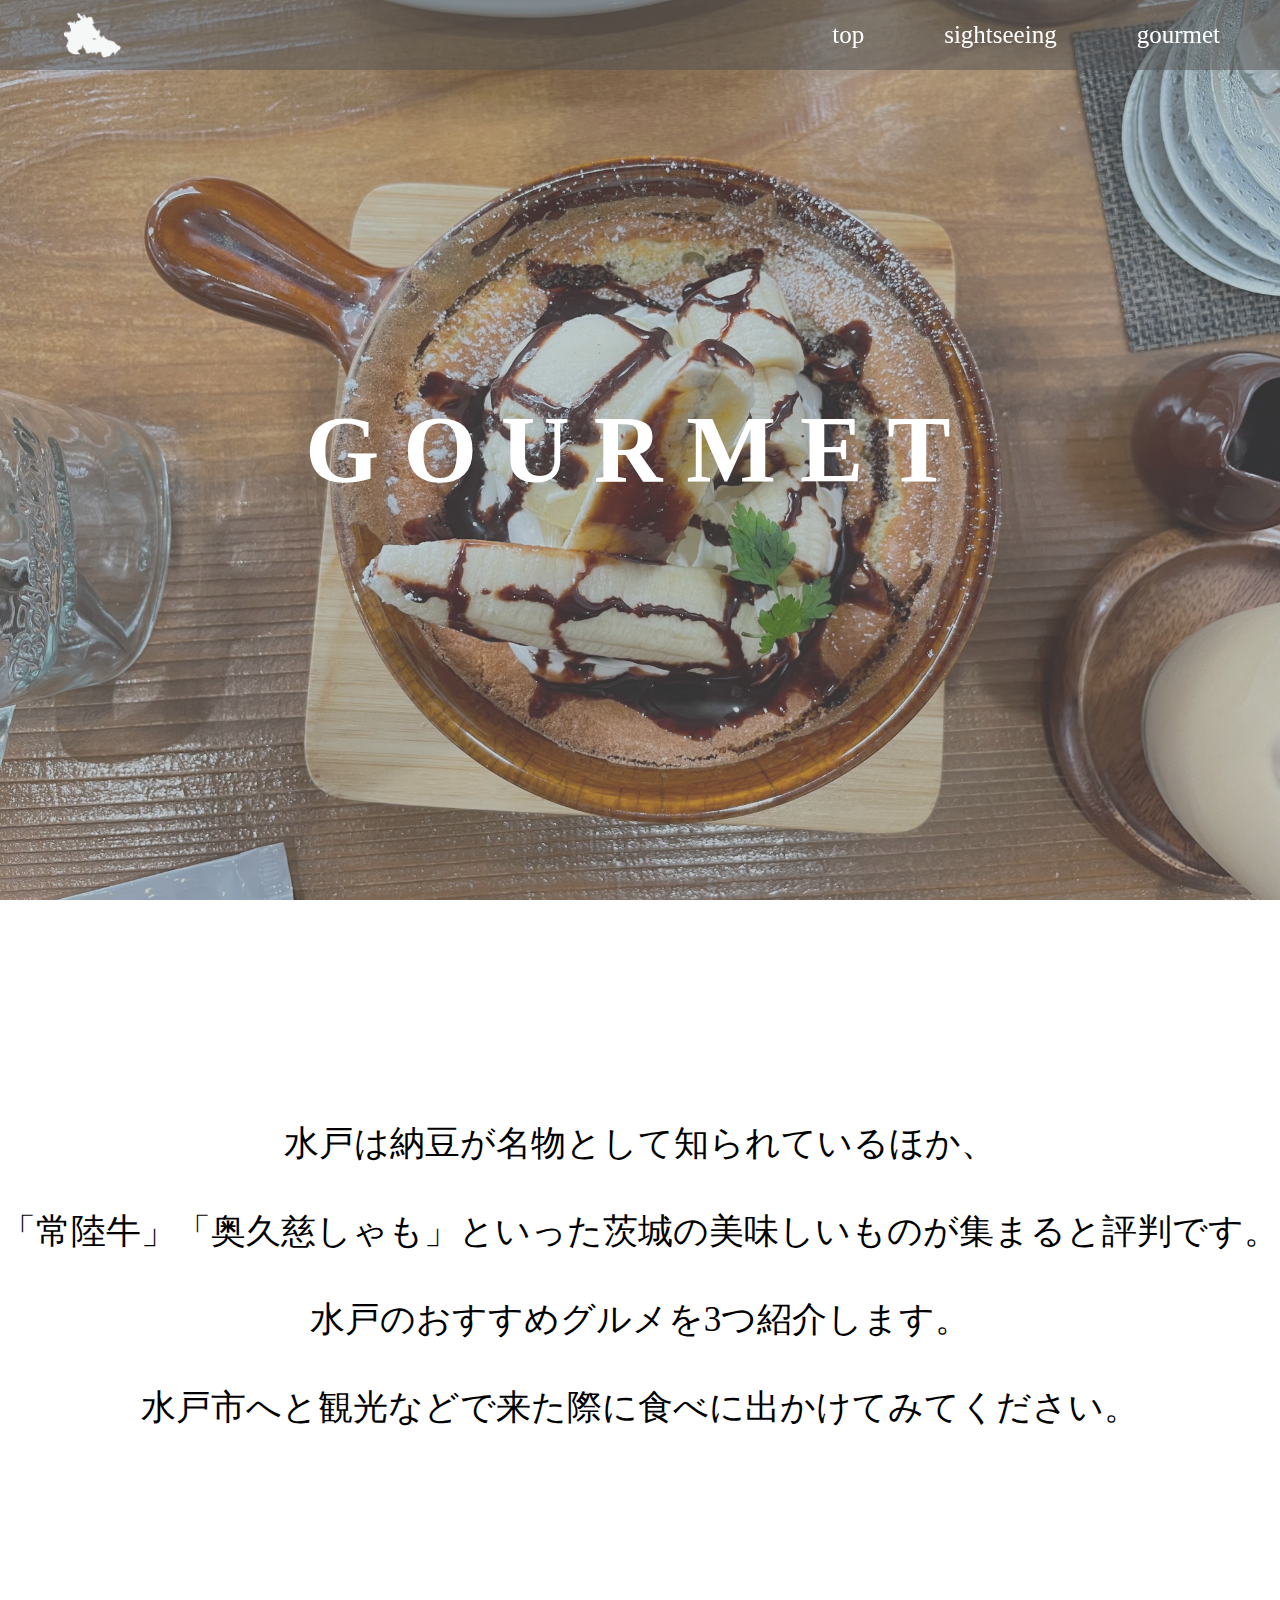
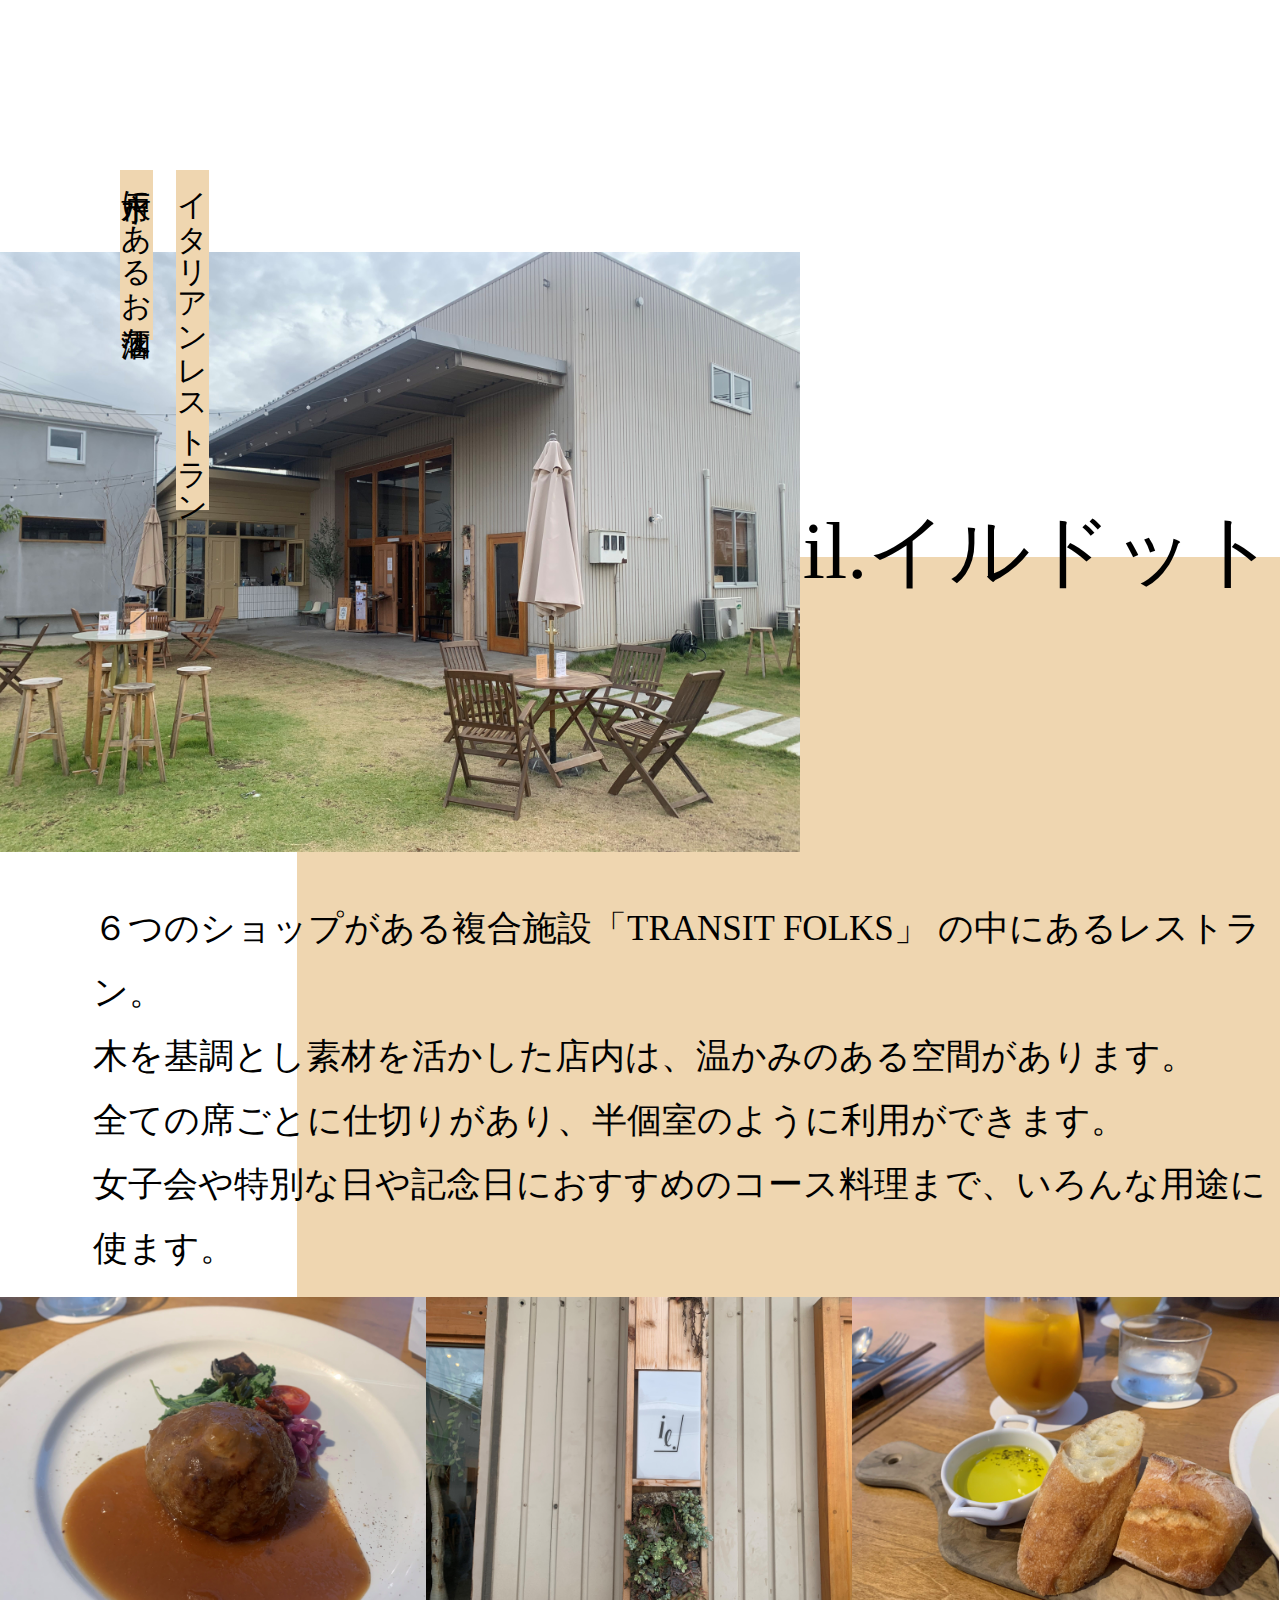
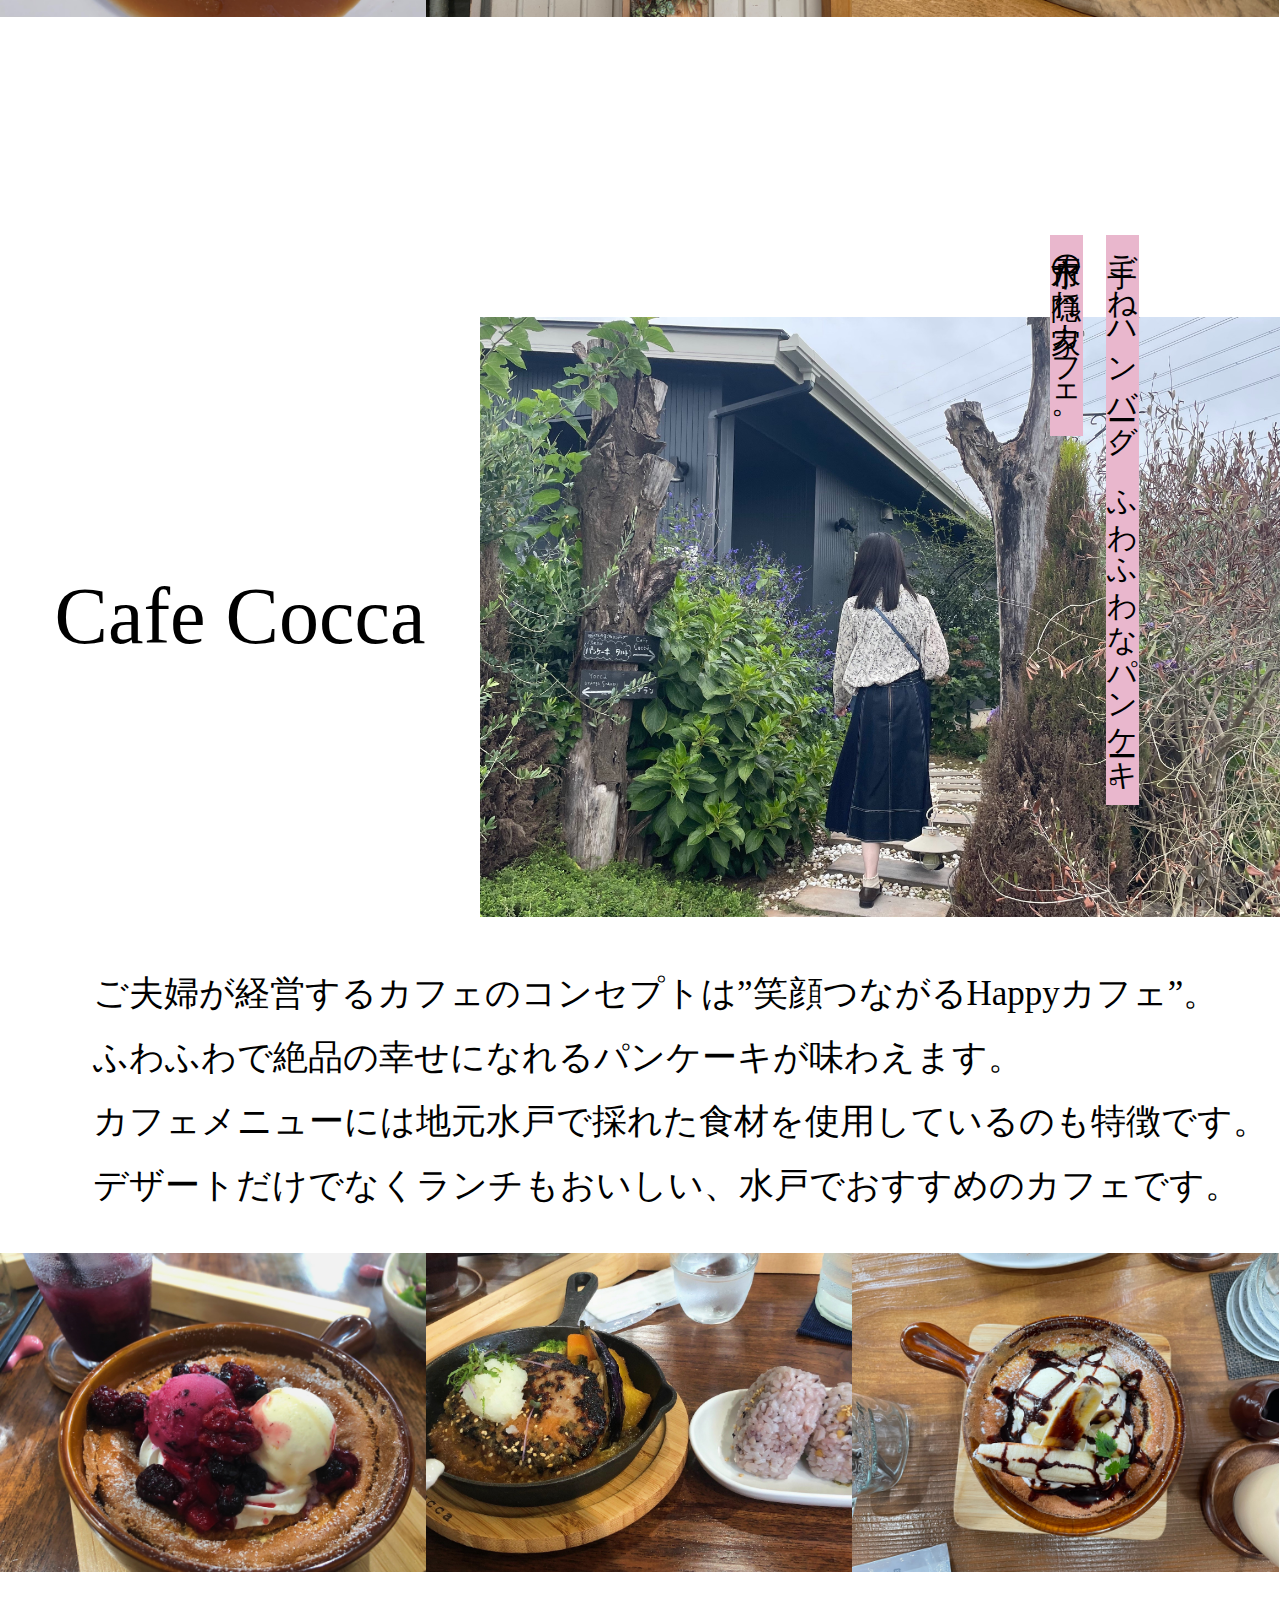
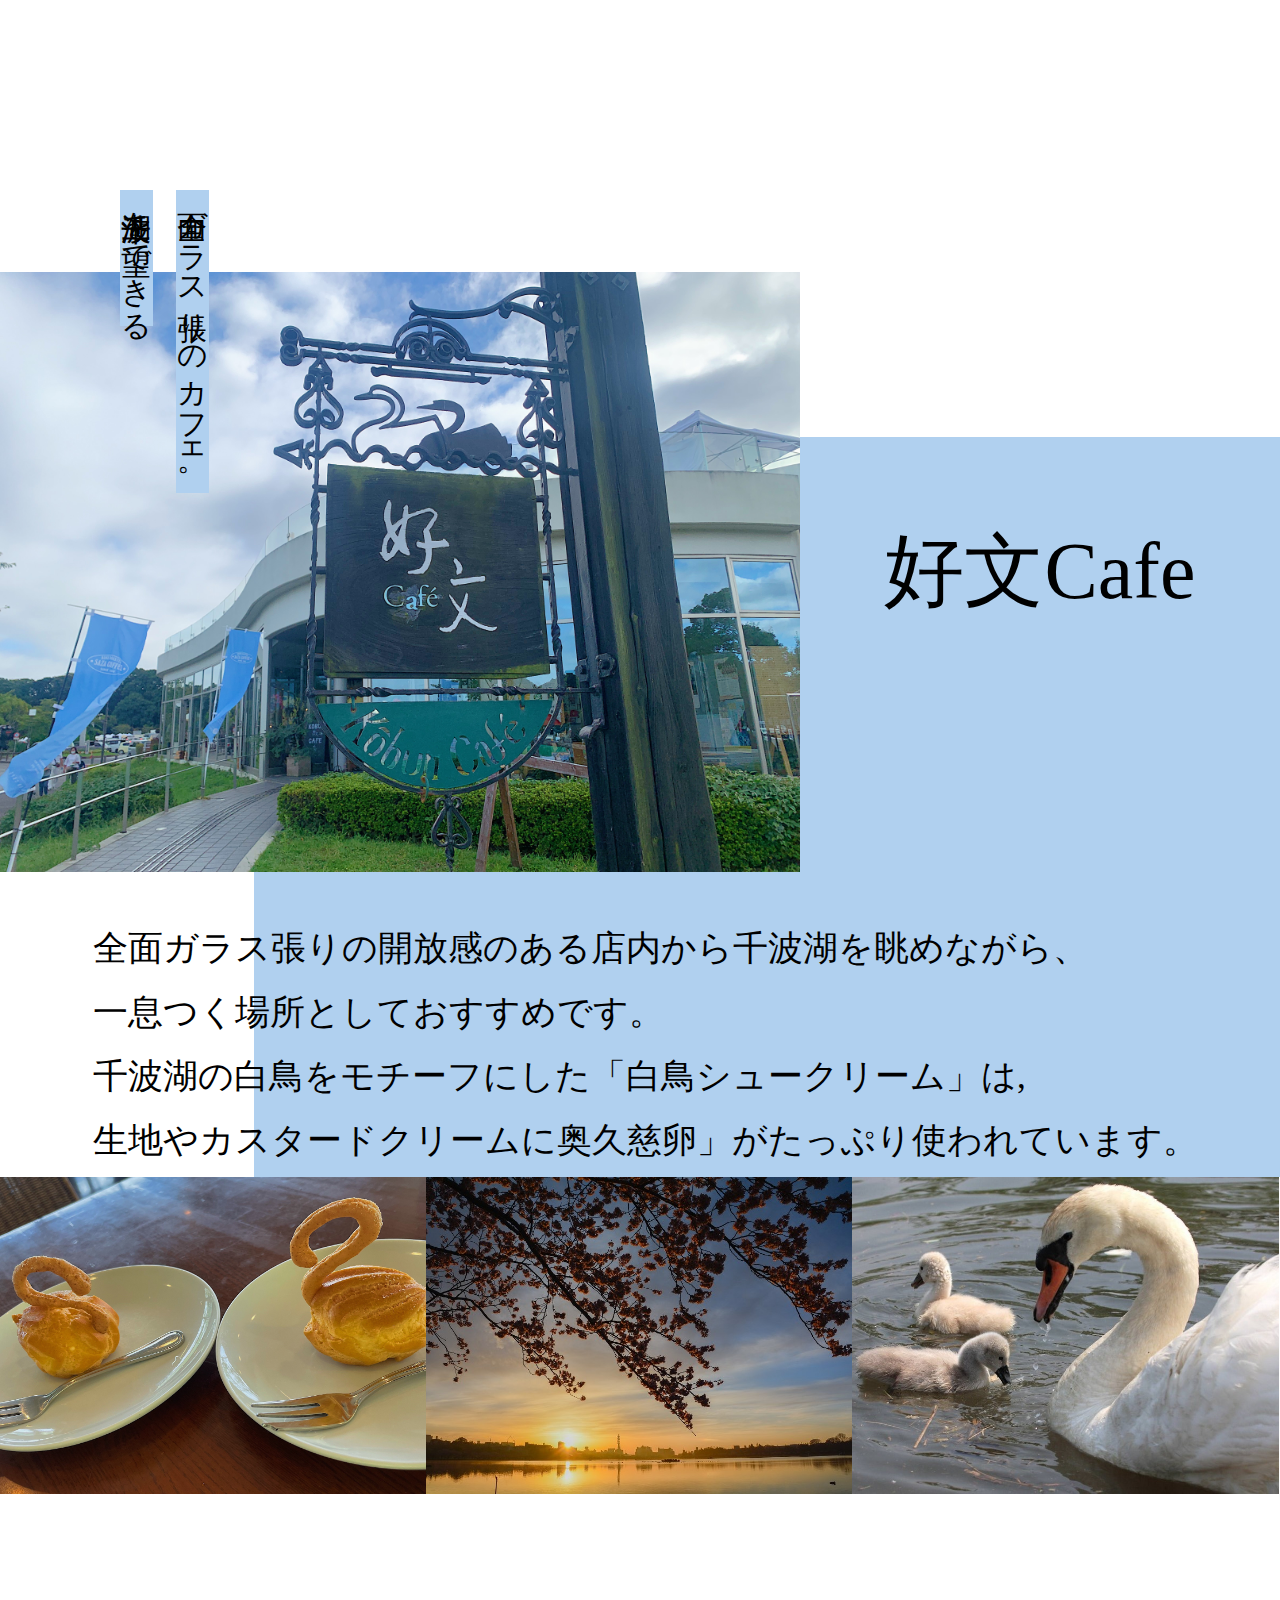
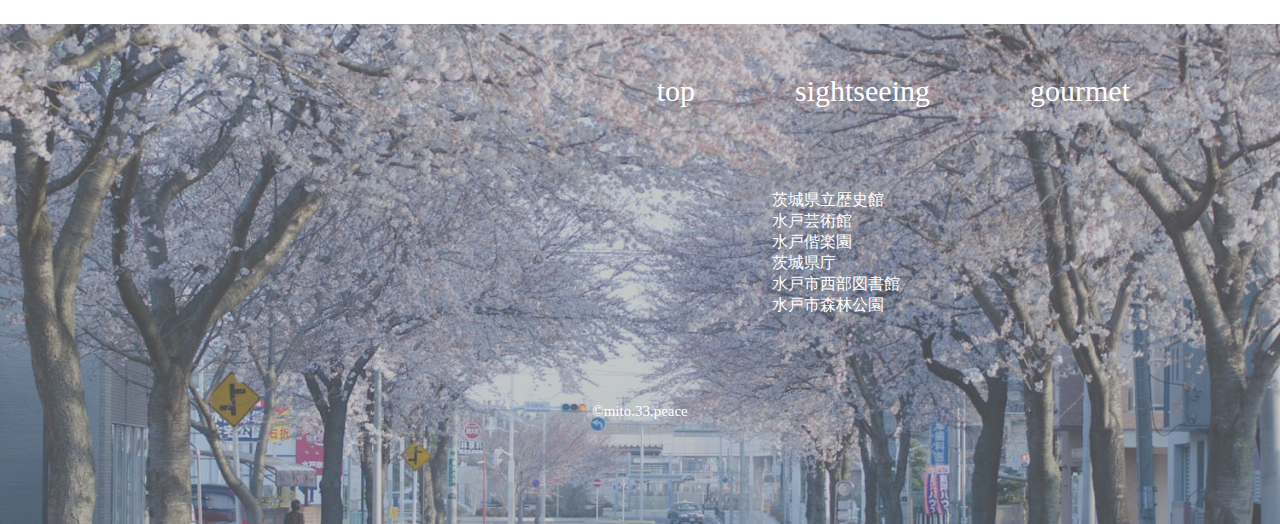
==== commit 6e58da30: "Add files via upload" ====
--- a/gourmet.html
+++ b/gourmet.html
@@ -7,31 +7,32 @@
     <title>mito</title>
     <link rel="stylesheet" href="./css/main.css">
     <link rel="stylesheet" href="./css/gourmet.css">
-    <link rel="stylesheet" href="./css/goumet_mobile.css">
-    <link rel="stylesheet" href="./css/goumet_tablet.css">
+    <script src="./javascript/jquery-3.7.0.min.js"></script>
+    <script src="./javascript/main.js" defer></script>
+    <link href="./picture/top/favicon.ico" rel="icon" type="image/x-icon">
 </head>
 <body>
    <header class="header">
-      <h2><a href="./index.html">
-         <img src="picture/top/map.png" alt="水戸地図" width="100">
-         </a>
-      </h2>
-      <div>
-      <ul>
-          <li>
-             <a href="./index.html">
-             top
-             </a>
-          </li>
-          <li>
-             <a href="./sightseeing.html">sightseeing</a>
-          </li>
-          <li>
-             <a href="./gourmet.html">gourmet</a>
-          </li>
-      </ul>
+      <div class="header_inner">
+         <h1 class="header_title header-title">
+          <a href="./index.html">
+            <img src="picture/top/map.png" alt="水戸地図" width="100">
+           </a>
+         </h1>
+         <nav class="header_nav nav" id="js-nav">
+          <ul class="nav_items nav-items">
+              <li class="nav-tiems_item"><a href="./index.html">top</a></li>
+              <li class="nav-tiems_item"><a href="./sightseeing.html">sightseeing</a></li>
+              <li class="nav-tiems_item"><a href="./gourmet.html">gourmet</a></li>
+           </ul>
+       </nav>
+         <button class="header_hamburger hamburger" id="js-hamburger" >
+            <span></span>
+            <span></span>
+            <span></span>
+         </button>
       </div>
-   </header>
+  </header>
     <main class="main">
         <section class="section-top">
             <h2>GOURMET</h2>
--- a/css/main.css
+++ b/css/main.css
@@ -1,46 +1,132 @@
 body{
 margin: 0;
 }
+.main{
+margin: auto;
+}
 .header {
-display: flex;
-box-sizing: border-box;
-height: 110px;
+height: 70px;
 width: 100%;
-position:relative;
+background-color: rgba(81, 81, 81, 0.50);
+top: 0;
+left: 0;
+right: 0;
+position: fixed;
+z-index: 9999;
+}
+.header_inner{
+padding: 0 60px;
+display: flex;
 align-items: center;
-z-index: 5;
+justify-content: space-between;
+height: inherit;
+position: relative;
+margin: auto;
+max-width: 1245px;
+}
+/*ヘッダーのロゴ部分*/
+.header_title{
+width: 195px;
+}
+.header_title img{
+display: block;
+width: 65px;
+height: 100%;
+}
+/*ヘッダーのナビ部分*/
+.header_nav{
 position: absolute;
-}
-
-.header img{
-width: 110px;
-height: 110px;
-padding-left: 70px;
-}
-.header div{
-margin: 0 0 0 auto;
-padding-right: 70px;
-}
-
-.header ul{
-display:flex;
-}
-
-.header  ul li{
-list-style: none; 
-padding-left: 70px;
-}
-
-.header a{
-text-decoration: none;
-font-family: Segoe UI;
-font-size: 30px;
-color: #fff;
-}
-.header a:hover {
-filter: opacity(70%);
-cursor: pointer;
-}
+right: 0;
+left: 0;
+top: 0;
+width: 100%;
+transform: translateX(100%);
+background-color: #E0B396;
+transition: ease .4s;
+height: 100vh;
+}
+.nav-items {
+position: absolute;
+top: 50%;
+left: 50%;
+transform: translate(-50%, -50%);
+padding: 0;
+}
+/*ハンバーガーメニュー*/
+.header_hamburger{
+width: 48px;
+}
+.hamburger{
+background-color: transparent;
+border-color: transparent;
+z-index: 9999;
+}
+.nav-tiems_item a:hover {
+opacity: 0.5;
+}
+
+/*ハンバーガーメニューの線*/
+.hamburger span{
+width: 100%;
+height: 1px;
+background-color: #fff;
+position: relative;
+transition: ease .4s;
+display: block;
+}
+.hamburger span:nth-child(1){
+top: 0;
+height: 2px;
+}
+.hamburger span:nth-child(2){
+margin: 8px 0;
+height: 1.5px;
+}
+.hamburger span:nth-child(3){
+top: 3;
+}
+/* ハンバーガーメニュークリック後のスタイル */
+.header_nav.active{
+transform: translateX(0);
+}
+.hamburger.active span:nth-child(1){
+top: 5px;
+transform: rotate(45deg);
+}
+.hamburger.active span:nth-child(2){
+opacity: 0;
+}
+.hamburger.active span:nth-child(3){
+top: -13px;
+transform: rotate(-45deg);
+}
+.nav-items{
+padding: 0;
+position: absolute;
+top: 50;
+left: 50%;
+transform: translate(-50%,-50%);
+}
+.nav-tiems_item  {
+list-style: none;
+}
+/*ナビのリンク*/
+.nav-tiems_item a{
+color: #fff;
+width: 100%;
+display: block;
+text-decoration: none;
+text-align: center;
+font-size: 20px;
+font-family: 'Libre Bodoni', serif;
+margin-bottom: 24px;
+}
+.nav-tiems_item:last-child a{
+margin-bottom: 0;
+}
+
+
+
 .section-footer{
 background-image: url(../picture/sightseeing/g6zgN3wrzcpNEwp.jpg);
 background-position: center;
@@ -48,7 +134,7 @@
 background-repeat: no-repeat; 
 object-fit: cover;
 height: 500px;
-margin-top: 300px;
+margin-top: 130px;
 }
 .footer-content{
 background-color: rgba(144, 144, 144, 0.49);
@@ -103,51 +189,104 @@
 font-weight: 300;
 margin-top: 71px;
 }
-
+/*pcヘッダー*/
+@media screen and (min-width: 960px){
+.nav-items {
+position: inherit;
+top: 0;
+left: 0;
+transform: translate(0, 0);
+
+}
+.header_nav{
+position: static;
+transform: initial;
+background-color: inherit;
+height: initial;
+display: flex;
+justify-content: end;
+width: 50%;
+}
+/*pc時のナビゲーションメニュー、横並びにする*/
+.nav_items{
+display: flex;
+align-items: center;
+height: inherit;
+justify-content: space-between;
+gap: 80px;
+position: inherit;
+top: 0;
+left: 0;
+transform: translate(0,0);
+}
+/* ナビのリンク */
+.nav-tiems_item a{
+margin-bottom: 0;
+color: #fff;
+font-size: 25px;
+}
+/*ハンバーガーメニュー*/
+.hamburger {
+background-color: transparent;
+border-color: transparent;
+z-index: 9999;
+}
+/*ｐｃ時非表示する*/
+.hamburger{
+display: none;
+}
+
+}
 /*tablet*/
 @media (min-width: 520px) and (max-width: 959px){
-.header div{
-display: none;
-}
-.header img{
-width: 98px;
-height: 98px;
-object-fit: cover;
-padding-left: 18px;
-}
-.section-footer{
-background-image: url(../picture/sightseeing/g6zgN3wrzcpNEwp.jpg);
-background-position: center;
-background-size: cover;
-background-repeat: no-repeat; 
-object-fit: cover;
-height: 100vh;
-margin-top: 100px;
-}
-.footer-content{
-background-color: rgba(144, 144, 144, 0.49);
-height: 100vh;
-}
 .site-map_main-link{
-display: flex;
-list-style: none;
 padding-top: 95px;
 padding-right: 65px;
 gap:50px;
 justify-content: center;
+}
+.site-map_main-link li a{
+text-decoration: none;
+font-size: 18px;
+}
+.site-map_main-link2_container{
+display: flex;
+justify-content: center; 
 align-items: center;
 }
-.site-map_main-link li a{
-text-decoration: none;
+.site-map_main-link2{
+padding-right: 61px;
+}
+.site-map_main-link2 li a{
 font-family: Segoe UI;
 font-size: 18px;
-color: #fff;
+font-weight: 300;
+}
+}
+
+/*mobile*/
+@media (max-width: 520px){
+.section-footer{
+height: 500px;
+margin-top: 65px;
+}
+.footer-content{
+background-color: rgba(144, 144, 144, 0.49);
+height: 500px;
+}
+.site-map_main-link{
+padding-top: 95px;
+padding-right: 65px;
+gap:50px;
+justify-content: center;
+}
+.site-map_main-link li a{
+text-decoration: none;
+font-size: 18px;
 }
 .site-map_main-link2_container{
-text-align: right;
 display: flex;
 justify-content: center; 
-align-items: center;
 }
 .site-map_main-link2{
 list-style: none; 
@@ -158,94 +297,13 @@
 }
 .site-map_main-link2 li a{
 text-decoration: none;
-font-family: Segoe UI;
 font-size: 18px;
 font-weight: 300;
-color: #fff;
 display: inline-block;
 text-align: left;
 }
 .footer__copyright{
-display: flex;
-justify-content: space-evenly;
-color: #fff;
-font-family: Segoe UI;
-font-size: 15px;
-font-weight: 300;
-bottom: -62px;
+bottom: 32px;
 position: relative;
 }
-}
-
-/*mobile*/
-@media (max-width: 520px){
-.header div{
-display: none;
-}
-.header img{
-width: 98px;
-height: 98px;
-object-fit: cover;
-padding-left: 18px;
-}
-.section-footer{
-background-image: url(../picture/sightseeing/g6zgN3wrzcpNEwp.jpg);
-background-position: center;
-background-size: cover;
-background-repeat: no-repeat; 
-object-fit: cover;
-height: 100vh;
-margin-top: 65px;
-}
-.footer-content{
-background-color: rgba(144, 144, 144, 0.49);
-height: 100vh;
-}
-.site-map_main-link{
-display: flex;
-list-style: none;
-padding-top: 95px;
-padding-right: 65px;
-gap:50px;
-justify-content: center;
-align-items: center;
-}
-.site-map_main-link li a{
-text-decoration: none;
-font-family: Segoe UI;
-font-size: 18px;
-color: #fff;
-}
-.site-map_main-link2_container{
-text-align: right;
-display: flex;
-justify-content: center; 
-align-items: center;
-}
-.site-map_main-link2{
-list-style: none; 
-padding-top: 50px;
-display: inline-block;
-text-align: left;
-padding-right: 61px;
-}
-.site-map_main-link2 li a{
-text-decoration: none;
-font-family: Segoe UI;
-font-size: 18px;
-font-weight: 300;
-color: #fff;
-display: inline-block;
-text-align: left;
-}
-.footer__copyright{
-display: flex;
-justify-content: space-evenly;
-color: #fff;
-font-family: Segoe UI;
-font-size: 15px;
-font-weight: 300;
-bottom: -62px;
-position: relative;
-}
 }--- a/css/gourmet.css
+++ b/css/gourmet.css
@@ -227,5 +227,564 @@
 width: 33.3%;
 object-fit: cover;
 }
+@media (min-width: 1000px)and (max-width: 1250px){
+.sp{
+display: none;
+}
+.pc{
+display: block;
+}
+.section-top h2{
+font-size: 100px;
+letter-spacing: 0.5rem;
+}
+.section-top_message{
+padding: 0;
+margin: 100px 0 100px;
+}
+.section-top_message p{
+font-size: 23px;
+line-height: 3.8rem;
+}
+.section-cafe_pop p{
+font-size: 20px;
+line-height: 3.0rem;
+padding-left: 10px;
+}
+.section-cafe_title img{
+width: 530px;
+height: 380px;
+object-fit: cover;
+}
+.section-cafe_title h2{
+font-size: 70px;
+}
+.section-cafe_text p{
+font-size: 25px;
+line-height: 3.5rem;
+padding: 10px 20px 0px 20px;
+}
+.section-cafe_back{
+background-color: #EFD6B0;
+height: 740px;
+z-index: 0;
+position: relative;
+margin: -556px 0px 0px 297px;
+}
+.section-cafe_picture{
+margin-top: -207px;
+z-index: 10;
+position: relative;
+}
+.section-cocca-pop p{
+font-size: 20px;
+line-height: 3.0rem;
+padding-left: 10px;
+}
+.section-cocca_title h2{
+font-size: 70px;
+}
+.section-cocca_title img{
+width: 530px;
+height: 380px;
+object-fit: cover;
+}
+.section-cocca_text p{
+font-size: 25px;
+line-height: 3.5rem;
+padding: 10px 20px 0px 20px;
+}
+.section-lake-pop p{
+font-size: 20px;
+line-height: 3.0rem;
+padding-left: 10px;
+}
+.section-lake_title img{
+width: 530px;
+height: 380px;
+object-fit: cover;
+}
+.section-lake_title h2{
+font-size: 70px;
+}
+.section_lake_text p{
+font-size: 25px;
+line-height: 3.5rem;
+padding: 10px 20px 0px 20px;
+}
+.section_lake_back{
+background-color: #B0D0EF;
+height: 575px;
+z-index: 0;
+position: relative;
+margin: -571px 0px 0px 254px;
+}
+.section-lake_picture{
+display: flex;
+z-index: 10;
+position: relative;
+}
+}
 
 
+@media (min-width: 855px)and (max-width: 1000px){
+.sp{
+display: none;
+}
+.pc{
+display: block;
+}
+.section-top h2{
+font-size: 100px;
+letter-spacing: 0.5rem;
+}
+.section-top_message{
+padding: 0;
+margin: 100px 0 100px;
+}
+.section-top_message p{
+font-size: 23px;
+line-height: 3.8rem;
+}
+.section-cafe_pop p{
+font-size: 20px;
+line-height: 3.0rem;
+padding-left: 10px;
+}
+.section-cafe_title img{
+width: 530px;
+height: 380px;
+object-fit: cover;
+}
+.section-cafe_title h2{
+font-size: 45px;
+}
+.section-cafe_text p{
+font-size: 20px;
+line-height: 2.8rem;
+padding: 10px 20px 0px 20px;
+}
+.section-cafe_back{
+background-color: #EFD6B0;
+height: 740px;
+z-index: 0;
+position: relative;
+margin: -556px 0px 0px 297px;
+}
+.section-cafe_picture{
+margin-top: -207px;
+z-index: 10;
+position: relative;
+}
+.section-cocca-pop p{
+font-size: 20px;
+line-height: 3.0rem;
+padding-left: 10px;
+}
+.section-cocca_title h2{
+font-size: 45px;
+}
+.section-cocca_title img{
+width: 530px;
+height: 380px;
+object-fit: cover;
+}
+.section-cocca_text p{
+font-size: 20px;
+line-height: 2.8rem;
+padding: 10px 20px 0px 20px;
+}
+.section-lake-pop p{
+font-size: 20px;
+line-height: 3.0rem;
+padding-left: 10px;
+}
+.section-lake_title img{
+width: 530px;
+height: 380px;
+object-fit: cover;
+}
+.section-lake_title h2{
+font-size: 45px;
+}
+.section_lake_text p{
+font-size: 20px;
+line-height: 2.8rem;
+padding: 10px 20px 0px 20px;
+}
+.section_lake_back{
+background-color: #B0D0EF;
+height: 484px;
+z-index: 0;
+position: relative;
+margin: -495px 0px 0px 254px;
+}
+.section-lake_picture{
+display: flex;
+z-index: 10;
+position: relative;
+}
+}
+@media (min-width: 655px)and (max-width: 855px){
+.sp{
+display: none;
+}
+.pc{
+display: block;
+}
+.section-top h2{
+font-size: 80px;
+letter-spacing: 0.5rem;
+}
+.section-top_message{
+padding: 0;
+margin: 100px 0 100px;
+}
+.section-top_message p{
+font-size: 16px;
+line-height: 2.5rem;
+}
+.section-cafe_pop p{
+font-size: 18px;
+line-height: 2.5rem;
+padding-left: 10px
+}
+.section-cafe_title img{
+width: 440px;
+height: 300px;
+}
+.section-cafe_title h2{
+font-size: 35px;
+}
+.section-cafe_text p{
+font-size: 20px;
+line-height: 2.8rem;
+padding: 10px 20px 0px 20px;
+}
+.section-cafe_text p{
+font-size: 20px;
+line-height: 2.8rem;
+padding: 10px 20px 0px 20px;
+}
+.section-cafe_back{
+background-color: #EFD6B0;
+height: 663px;
+z-index: 0;
+position: relative;
+margin: -565px 0px 0px 221px;
+}
+.section-cafe_picture{
+margin-top: -110px;
+z-index: 10;
+position: relative;
+}
+.section-cocca-pop p{
+font-size: 17px;
+line-height: 2.5rem;
+padding-left: 10px
+}
+.section-cocca_title h2{
+font-size: 35px;
+}
+.section-cocca_title img{
+width: 440px;
+height: 300px;
+}
+.section-cocca_text p{
+font-size: 20px;
+line-height: 2.8rem;
+padding: 10px 20px 0px 20px;
+}
+.section-lake-pop p{
+font-size: 18px;
+line-height: 2.5rem;
+padding-left: 10px
+}
+.section-lake_title img{
+width: 440px;
+height: 300px;
+}
+.section-lake_title h2{
+font-size: 35px;
+}
+.section_lake_text p{
+font-size: 20px;
+line-height: 2.8rem;
+padding: 10px 20px 0px 20px;
+}
+.section_lake_back{
+background-color: #B0D0EF;
+height: 484px;
+z-index: 0;
+position: relative;
+margin: -495px 0px 0px 182px;
+}
+.section-lake_picture{
+display: flex;
+z-index: 10;
+position: relative;
+}
+}
+
+@media (min-width: 520px)and (max-width: 655px){
+.sp{
+display: none;
+}
+.pc{
+display: block;
+}
+.section-top{
+width: 100%;
+height: 100vh;
+object-fit: cover;
+}
+.section-top h2{
+font-size: 45px;
+letter-spacing: 0.5rem;
+}
+.section-top_message{
+padding: 0;
+margin: 100px 0 100px;
+}
+.section-top_message p{
+font-size: 14px;
+line-height: 2.5rem;
+}
+.section-cafe_pop p{
+font-size: 14px;
+line-height: 1.5rem;
+padding-left: 10px;
+z-index: 15;
+}
+.section-cafe_title img{
+width: 350px;
+height: 265px;
+object-fit: cover;
+position: relative;
+z-index: 5;
+}
+.section-cafe_title h2{
+font-size: 26px;
+font-weight: 300;
+margin: auto;
+}
+.section-cafe_text p{
+font-size: 16px;
+line-height: 2.0rem;
+padding: 10px 20px 0px 20px;
+}
+.section-cafe_back{
+background-color: #EFD6B0;
+height: 561px;
+z-index: 0;
+position: relative;
+margin: -461px 0px 0px 145px;
+}
+.section-cafe_picture{
+z-index: 10;
+position: relative;
+margin-top: -111px;
+}
+.section-menu_2{
+margin-top: 300px;
+margin-bottom: 100px;
+}
+.section-cocca-pop p{
+font-size: 14px;
+line-height: 1.5rem;
+padding-left: 10px;
+z-index: 15;
+}
+.section-cocca_title h2{
+font-size: 26px;
+font-weight: 300;
+margin: auto;
+z-index: 5;
+}
+.section-cocca_title img{
+width: 350px;
+height: 265px;
+object-fit: cover;
+position: relative;
+z-index: 10;
+}
+.section-cocca_text p{
+font-size: 16px;
+line-height: 2.0rem;
+padding: 10px 20px 0px 20px;
+}
+.section-menu_3{
+margin-top: 300px;
+margin-bottom: 100px;
+}
+.section-lake-pop p{
+font-size: 14px;
+line-height: 1.5rem;
+padding-left: 10px;
+z-index: 15;
+}
+.section-lake_title img{
+width: 350px;
+height: 265px;
+object-fit: cover;
+position: relative;
+z-index: 10;
+}
+.section-lake_title h2{
+font-size: 26px;
+font-weight: 300;
+margin: auto;
+z-index: 5;
+}
+.section_lake_text p{
+font-size: 16px;
+line-height: 2.0rem;
+padding: 10px 20px 0px 20px;
+}
+.section_lake_back{
+background-color: #B0D0EF;
+height: 396px;
+z-index: 0;
+position: relative;
+margin: -403px 0px 0px 145px;
+}
+.section-lake_picture{
+display: flex;
+z-index: 10;
+position: relative;
+}
+}
+@media (max-width: 520px){
+.sp{
+display: block;
+}
+.pc{
+display: none;
+}
+.section-top{
+width: 100%;
+object-fit: cover;
+}
+.section-top h2{
+font-size: 35px;
+letter-spacing: 0.5rem;
+}
+.section-top_message{
+padding: 0;
+margin: 100px 0 100px;
+}
+.section-top_message p{
+font-size: 14px;
+line-height: 2.5rem;
+}
+.section-cafe_pop p{
+font-size: 12px;
+line-height: 1.5rem;
+padding-left: 10px;
+z-index: 15;
+}
+.section-cafe_title img{
+width: 240px;
+height: 190px;
+object-fit: cover;
+}
+.section-cafe_title  h2{
+font-size: 21px;
+text-align: center;
+margin: auto;
+}
+.section-cafe_text p{
+font-size: 12px;
+line-height: 1.7rem;
+padding: 10px;
+}
+.section-cafe_back{
+background-color: #EFD6B0;
+height: 440px;
+z-index: 0;
+position: relative;
+margin: -365px 0px 0px 89px;
+}
+.section-cafe_picture{
+display: flex;
+z-index: 10;
+position: relative;
+margin-top: -94px;
+}
+.section-cafe_picture img{
+width: 33.3%;
+object-fit: cover;
+}
+.section-menu_2{
+margin-top: 180px;
+}
+.section-cocca-pop p{
+font-size: 12px;
+line-height: 1.5rem;
+padding-left: 10px;
+z-index: 15;
+}
+.section-cocca_title img{
+width: 240px;
+height: 190px;
+object-fit: cover;
+}
+.section-cocca_title h2{
+font-size: 21px;
+text-align: center;
+margin: auto;
+}
+.section-cocca_text p{
+font-size: 12px;
+line-height: 1.7rem;
+padding: 10px;
+}
+.section-cocca_picture{
+display: flex;
+}
+.section-cocca_picture img{
+width: 33.3%;
+object-fit: cover;
+}
+.section-menu_3{
+margin-top: 180px;
+margin-bottom: 100px;
+}
+.section-lake-pop p{
+font-size: 12px;
+line-height: 1.5rem;
+padding-left: 10px;
+z-index: 15;
+}
+.section-lake_title img{
+width: 240px;
+height: 190px;
+object-fit: cover;
+}
+.section-lake_title h2{
+font-size: 21px;
+text-align: center;
+margin: auto;
+}
+.section_lake_text p{
+font-size: 12px;
+line-height: 1.7rem;
+padding: 10px;
+}
+.section_lake_back{
+background-color: #B0D0EF;
+height: 310px;
+z-index: 0;
+position: relative;
+margin: -329px 0px 0px 89px;
+}
+.section-lake_picture{
+display: flex;
+z-index: 10;
+position: relative;
+}
+.section-lake_picture img{
+width: 33.3%;
+object-fit: cover;
+}
+}
